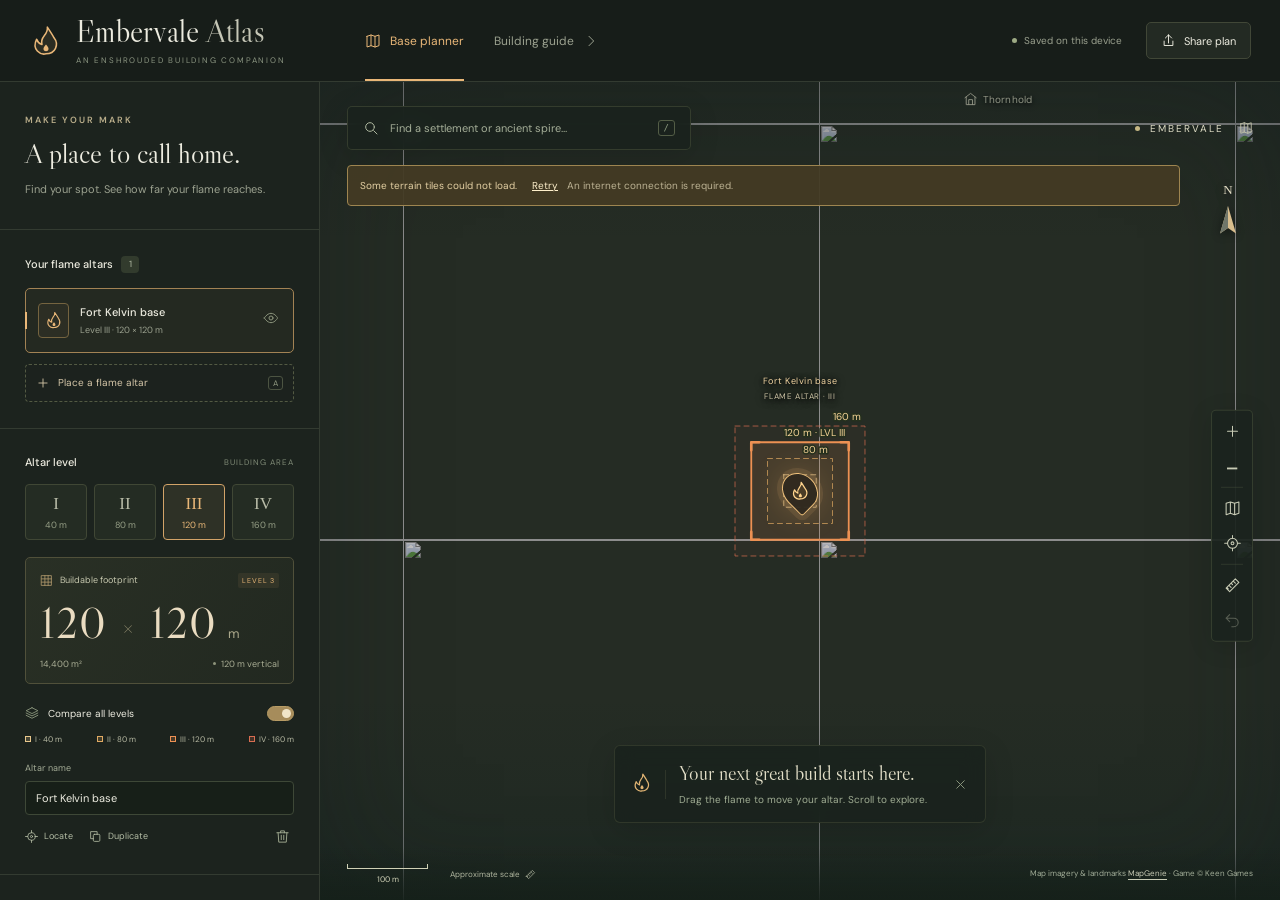
==== index.html @ 3a9f5f34 "Publish Embervale Atlas with GitHub Pages deployment" ====
<!doctype html>
<html lang="en">
<head>
  <meta charset="UTF-8">
  <meta name="viewport" content="width=device-width, initial-scale=1">
  <meta name="theme-color" content="#171c19">
  <meta name="description" content="Plan your Enshrouded base on the Embervale map. Place flame altars and compare building areas at every altar level.">
  <title>Embervale Atlas · Flame altar planner</title>
  <link rel="icon" href="data:image/svg+xml,%3Csvg xmlns='http://www.w3.org/2000/svg' viewBox='0 0 32 32'%3E%3Crect width='32' height='32' rx='8' fill='%23171c19'/%3E%3Cpath d='M18 3C20 13 9 11 11 20c-5-3-5-9-5-9C-1 28 30 35 26 16c-1-4-4-8-8-13Z' fill='%23efb66e'/%3E%3C/svg%3E">
  <link rel="stylesheet" href="styles.css">
  <script src="locations.js" defer></script>
  <script src="app.js" defer></script>
</head>
<body>
<svg class="icon-definitions" xmlns="http://www.w3.org/2000/svg" aria-hidden="true"><defs>
  <symbol id="i-flame" viewBox="0 0 24 24"><path d="M13 2c1 6-6 7-4 13-3-1-4-4-4-4-4 8 3 12 7 11 7 0 10-7 6-12-1-2-3-5-5-8Z"/><path d="M12 15c-3 3-2 5 0 5s3-2 0-5Z" fill="currentColor" stroke="none"/></symbol>
  <symbol id="i-map" viewBox="0 0 24 24"><path d="m3 5 6-2 6 2 6-2v16l-6 2-6-2-6 2V5Zm6-2v16m6-14v16"/></symbol>
  <symbol id="i-plus" viewBox="0 0 24 24"><path d="M12 5v14M5 12h14"/></symbol>
  <symbol id="i-search" viewBox="0 0 24 24"><circle cx="10.5" cy="10.5" r="6.5"/><path d="m16 16 5 5"/></symbol>
  <symbol id="i-target" viewBox="0 0 24 24"><circle cx="12" cy="12" r="7"/><circle cx="12" cy="12" r="2"/><path d="M12 1v4m0 14v4M1 12h4m14 0h4"/></symbol>
  <symbol id="i-share" viewBox="0 0 24 24"><path d="M12 16V3m-5 5 5-5 5 5M5 13v7h14v-7"/></symbol>
  <symbol id="i-chevron" viewBox="0 0 24 24"><path d="m9 5 7 7-7 7"/></symbol>
  <symbol id="i-check" viewBox="0 0 24 24"><path d="m5 12 4 4L19 6"/></symbol>
  <symbol id="i-grid" viewBox="0 0 24 24"><path d="M3 3h18v18H3ZM9 3v18m6-18v18M3 9h18M3 15h18"/></symbol>
  <symbol id="i-layers" viewBox="0 0 24 24"><path d="m12 3 10 5-10 5L2 8l10-5ZM2 12l10 5 10-5M2 16l10 5 10-5"/></symbol>
  <symbol id="i-trash" viewBox="0 0 24 24"><path d="M3 6h18M9 6V3h6v3M5 6l1 15h12l1-15M10 10v7m4-7v7"/></symbol>
  <symbol id="i-copy" viewBox="0 0 24 24"><rect x="8" y="8" width="12" height="13" rx="2"/><path d="M15 8V3H3v13h5"/></symbol>
  <symbol id="i-help" viewBox="0 0 24 24"><circle cx="12" cy="12" r="9"/><path d="M9 9a3 3 0 0 1 6 0c0 2-3 2-3 5m0 2v1"/></symbol>
  <symbol id="i-ruler" viewBox="0 0 24 24"><path d="m3 16 13-13 5 5L8 21l-5-5Zm10-10 3 3m-6 0 2 2m-5 1 3 3m-6 0 2 2"/></symbol>
  <symbol id="i-eye" viewBox="0 0 24 24"><path d="M2 12s4-7 10-7 10 7 10 7-4 7-10 7S2 12 2 12Z"/><circle cx="12" cy="12" r="3"/></symbol>
  <symbol id="i-close" viewBox="0 0 24 24"><path d="m6 6 12 12M6 18 18 6"/></symbol>
  <symbol id="i-pin" viewBox="0 0 24 24"><path d="M19 10c0 5-7 11-7 11S5 15 5 10a7 7 0 0 1 14 0Z"/><circle cx="12" cy="10" r="2"/></symbol>
  <symbol id="i-home" viewBox="0 0 24 24"><path d="m3 10 9-7 9 7M5 9v12h14V9M9 21v-8h6v8"/></symbol>
  <symbol id="i-undo" viewBox="0 0 24 24"><path d="m8 4-5 5 5 5M3 9h11a6 6 0 0 1 0 12h-3"/></symbol>
</defs></svg>

<header class="site-header">
  <a class="brand" href="./" aria-label="Embervale Atlas home"><span class="brand-mark"><svg><use href="#i-flame"/></svg></span><span><strong>Embervale<span class="brand-atlas"> Atlas</span></strong><small>AN ENSHROUDED BUILDING COMPANION</small></span></a>
  <nav aria-label="Main navigation"><button class="nav-active" id="planner-nav"><svg><use href="#i-map"/></svg>Base planner</button><button id="guide-button">Building guide<svg class="small-icon"><use href="#i-chevron"/></svg></button></nav>
  <div class="header-actions"><span class="save-state" id="save-state"><i></i>Saved on this device</span><button class="secondary share-button" id="share"><svg><use href="#i-share"/></svg><span>Share plan</span></button></div>
</header>

<main class="workspace">
  <aside class="sidebar" id="sidebar" aria-label="Base planning controls">
    <div class="sidebar-heading"><div class="eyebrow">MAKE YOUR MARK</div><h1>A place to call home.</h1><p>Find your spot. See how far your flame reaches.</p></div>
    <div class="plan-section">
      <div class="section-label"><h2>Your flame altars</h2><span id="altar-count" class="count">1</span></div>
      <div id="altar-list" class="altar-list"></div>
      <button id="add-altar" class="add-altar"><svg><use href="#i-plus"/></svg>Place a flame altar<span class="keycap">A</span></button>
    </div>
    <section class="editor" id="editor" aria-label="Selected altar settings">
      <div class="section-label"><h2>Altar level</h2><span class="subtle">BUILDING AREA</span></div>
      <div class="levels" role="group" aria-label="Altar level"><button data-level="1" aria-label="Level 1, 40 metres"><span>I</span><small>40 m</small></button><button data-level="2" aria-label="Level 2, 80 metres"><span>II</span><small>80 m</small></button><button data-level="3" aria-label="Level 3, 120 metres"><span>III</span><small>120 m</small></button><button data-level="4" aria-label="Level 4, 160 metres"><span>IV</span><small>160 m</small></button></div>
      <div class="area-card"><div class="area-card-top"><svg><use href="#i-grid"/></svg><span>Buildable footprint</span><span id="level-badge">LEVEL 3</span></div><div class="dimensions" id="dimensions">120 <span>×</span> 120 <small>m</small></div><div class="area-facts"><span id="area-value">14,400 m²</span><span><i></i><span id="height-value">120 m vertical</span></span></div></div>
      <label class="toggle-row"><span><svg><use href="#i-layers"/></svg>Compare all levels</span><input type="checkbox" id="compare" checked><span class="switch" aria-hidden="true"></span></label>
      <div class="compare-legend" id="compare-legend"><span><i style="--color:#e8c78c"></i>I · 40 m</span><span><i style="--color:#e0aa63"></i>II · 80 m</span><span><i style="--color:#ed9153"></i>III · 120 m</span><span><i style="--color:#d96d51"></i>IV · 160 m</span></div>
      <div class="selected-settings"><label for="altar-name">Altar name</label><input id="altar-name" maxlength="60" autocomplete="off"><div class="editor-actions"><button id="center-altar" class="text-button"><svg><use href="#i-target"/></svg>Locate</button><button id="duplicate-altar" class="text-button"><svg><use href="#i-copy"/></svg>Duplicate</button><button id="delete-altar" class="icon-button danger" aria-label="Delete selected altar" title="Delete altar"><svg><use href="#i-trash"/></svg></button></div></div>
    </section>
    <section class="map-options"><div class="section-label"><h2>Map layers</h2><svg><use href="#i-layers"/></svg></div><label class="toggle-row"><span><span class="layer-dot amber"></span>Flame boundaries</span><input id="boundaries" type="checkbox" checked><span class="switch" aria-hidden="true"></span></label><label class="toggle-row"><span><span class="layer-dot sage"></span>Landmarks</span><input id="landmarks" type="checkbox" checked><span class="switch" aria-hidden="true"></span></label><label class="toggle-row"><span><svg><use href="#i-grid"/></svg>Building grid · 10 m</span><input id="grid" type="checkbox"><span class="switch" aria-hidden="true"></span></label></section>
    <div class="sidebar-note"><svg><use href="#i-flame"/></svg><p>Grow your altar, grow your possibilities.<br><span>Altar upgrades control building space.</span></p></div>
    <div class="sidebar-footer"><button id="help-button" class="text-button"><svg><use href="#i-help"/></svg>How to use</button><span>UNOFFICIAL FAN TOOL</span></div>
  </aside>

  <section class="map-panel" aria-label="Interactive Embervale map">
    <div id="map" tabindex="0" role="application" aria-label="Embervale map. Drag to pan, scroll to zoom. Press A to place an altar, or plus and minus to zoom."><div id="tiles"></div><svg id="overlay" xmlns="http://www.w3.org/2000/svg" aria-hidden="true"></svg><div id="markers"></div></div>
    <div class="map-vignette"></div>
    <div class="map-topbar"><div class="search-wrap"><svg><use href="#i-search"/></svg><input id="search" type="search" placeholder="Find a settlement or ancient spire…" aria-label="Search map locations" autocomplete="off" aria-controls="search-results" aria-expanded="false"><kbd>/</kbd><div id="search-results" hidden></div></div><div class="region-chip"><span></span>EMBERVALE<svg><use href="#i-map"/></svg></div></div>
    <button class="mobile-panel-button secondary" id="mobile-panel" aria-expanded="false"><svg><use href="#i-flame"/></svg>Altars & levels<svg><use href="#i-chevron"/></svg></button>
    <div class="compass" aria-label="North"><span>N</span><svg viewBox="0 0 36 44"><path d="m18 5 9 31-9-6-9 6Z" fill="#d8bd8d"/><path d="m18 5 0 25-9 6Z" fill="#6f766a"/></svg></div>
    <div class="map-tools"><button id="zoom-in" aria-label="Zoom in" title="Zoom in (+)"><svg><use href="#i-plus"/></svg></button><button id="zoom-out" aria-label="Zoom out" title="Zoom out (-)"><span class="minus">−</span></button><span class="tool-separator"></span><button id="fit-map" aria-label="View whole map" title="View whole map"><svg><use href="#i-map"/></svg></button><button id="locate" aria-label="Center on selected altar" title="Center on altar"><svg><use href="#i-target"/></svg></button><span class="tool-separator"></span><button id="calibrate" aria-label="Calibrate map scale" title="Calibrate map scale"><svg><use href="#i-ruler"/></svg></button><button id="undo" aria-label="Undo last change" title="Undo (Ctrl+Z)" disabled><svg><use href="#i-undo"/></svg></button></div>
    <div class="map-instruction" id="map-instruction"><span class="instruction-icon"><svg><use href="#i-flame"/></svg></span><div><strong>Your next great build starts here.</strong><span>Drag the flame to move your altar. Scroll to explore.</span></div><button class="icon-button" id="dismiss-instruction" aria-label="Dismiss tip"><svg><use href="#i-close"/></svg></button></div>
    <div class="placement-banner" id="placement-banner" hidden><span id="placement-text">Click the map to place your altar</span><button id="cancel-placement">Cancel <kbd>esc</kbd></button></div>
    <div class="map-bottom"><div class="map-bottom-left"><div class="scale"><div id="scale-line"></div><span id="scale-label">100 m</span></div><button id="scale-status" class="scale-status">Approximate scale <svg><use href="#i-ruler"/></svg></button></div><div class="map-credit">Map imagery & landmarks <a href="https://mapgenie.io/enshrouded/maps/embervale" target="_blank" rel="noopener noreferrer">MapGenie</a> · Game © Keen Games</div></div>
    <div class="map-loading" id="map-loading"><span></span>Loading Embervale…</div>
    <div class="tile-error" id="tile-error" hidden>Some terrain tiles could not load. <button id="retry-tiles">Retry</button><span> An internet connection is required.</span></div>
  </section>
</main>

<div class="toast" id="toast" role="status" aria-live="polite"></div>
<dialog id="guide-dialog"><button class="dialog-close icon-button" data-close aria-label="Close guide"><svg><use href="#i-close"/></svg></button><span class="eyebrow">A LITTLE ROOM TO GROW</span><h2>Build around your flame.</h2><p>An altar protects a <strong>square footprint</strong> on this map. In the game, the building volume is a cube centred on your altar.</p><table><thead><tr><th>Altar level</th><th>Width × depth × height</th><th>Footprint</th></tr></thead><tbody><tr><td>I</td><td>40 × 40 × 40 m</td><td>1,600 m²</td></tr><tr><td>II</td><td>80 × 80 × 80 m</td><td>6,400 m²</td></tr><tr><td>III</td><td>120 × 120 × 120 m</td><td>14,400 m²</td></tr><tr><td>IV</td><td>160 × 160 × 160 m</td><td>25,600 m²</td></tr></tbody></table><p><strong>Upgrade Altar</strong> expands this space. <strong>Strengthen the Flame</strong> controls global progression and is a separate upgrade.</p><p class="muted">The initial map scale is an estimate. Use the ruler tool to mark two points with a known in-game distance before planning precise boundaries. Terrain height and placement restrictions are not shown.</p><a class="source-link" href="https://enshrouded.wiki.gg/wiki/Flame_Altar" target="_blank" rel="noopener noreferrer">Building dimensions · Official Enshrouded Wiki ↗</a><button class="primary full-width" data-close>Back to planning</button></dialog>
<dialog id="help-dialog"><button class="dialog-close icon-button" data-close aria-label="Close help"><svg><use href="#i-close"/></svg></button><span class="eyebrow">YOUR EMBERVALE, YOUR WAY</span><h2>Plan your next base.</h2><ul class="help-list"><li><svg><use href="#i-map"/></svg><div><strong>Explore the world</strong><p>Drag the map to pan. Scroll, pinch, or use + / − to zoom. Search for a settlement or ancient spire.</p></div></li><li><svg><use href="#i-flame"/></svg><div><strong>Place your flame</strong><p>Click “Place a flame altar” or press A, then choose a spot. Drag a flame to move it. Arrow keys move the selected altar by 1 metre, or 10 with Shift.</p></div></li><li><svg><use href="#i-layers"/></svg><div><strong>See room to grow</strong><p>Select an altar and change its level. Compare all levels shows the four footprints together. Each altar keeps its own level.</p></div></li><li><svg><use href="#i-share"/></svg><div><strong>Keep your plans</strong><p>Changes save in this browser. Share plan copies a link containing all your altars and your map scale.</p></div></li></ul><button class="primary full-width" data-close>Got it, let's build</button></dialog>
<dialog id="calibration-dialog"><button class="dialog-close icon-button" data-close aria-label="Close calibration"><svg><use href="#i-close"/></svg></button><span class="eyebrow">MEASURE TWICE, BUILD ONCE</span><h2>Calibrate your map.</h2><p id="calibration-summary">Enter the in-game distance between the two points you marked.</p><form id="calibration-form"><label for="known-distance">Known distance in metres</label><input id="known-distance" type="number" min="1" max="50000" step="any" value="100" required><p class="muted">Use a horizontal distance between landmarks, or the width of an existing building plot. All altar overlays will use this scale.</p><button class="primary full-width" type="submit">Apply map scale</button></form><button id="reset-scale" class="text-button full-width">Reset to approximate scale</button></dialog>
<dialog id="share-dialog"><button class="dialog-close icon-button" data-close aria-label="Close share dialog"><svg><use href="#i-close"/></svg></button><h2>Share your plan.</h2><p>Copy this link to open the same altars and map scale on another device.</p><input id="share-link" readonly aria-label="Plan link"><button class="primary full-width" id="copy-link">Copy link</button></dialog>
</body>
</html>
---- styles.css ----
@import url('https://fonts.googleapis.com/css2?family=DM+Sans:wght@400;450;500;550;600;650;700&family=Libre+Caslon+Display&display=swap');
:root{color-scheme:dark;--bg:#171d19;--panel:#1c231e;--surface:#242c25;--line:#333b31;--text:#edece0;--muted:#9ba18f;--amber:#e9b778;--amber-dim:#a17d50;--sage:#a5b49b;--font:'DM Sans',sans-serif}*{box-sizing:border-box}body{margin:0;background:var(--bg);color:var(--text);font-family:var(--font);font-size:13px}button,input{font:inherit}button,a,input{-webkit-tap-highlight-color:transparent}button{color:inherit;cursor:pointer;border:0;background:none}button{transition:background .16s,color .16s,border-color .16s}button:disabled{opacity:.35;cursor:default}button:focus-visible,a:focus-visible,input:focus-visible{outline:2px solid var(--amber);outline-offset:4px}input{color:var(--text)}svg{width:20px;height:20px;fill:none;stroke:currentColor;stroke-width:1.5;stroke-linecap:round;stroke-linejoin:round;flex-shrink:0}.icon-definitions{position:absolute;width:0;height:0;overflow:hidden}.small-icon{width:13px;height:13px}.site-header{height:82px;display:flex;align-items:center;border-bottom:1px solid var(--line);padding:0 29px;gap:36px;background:#171d19;position:relative;z-index:20}.brand{display:flex;align-items:center;gap:13px;color:var(--text);text-decoration:none;min-width:300px}.brand-mark{display:grid;place-items:center;width:34px;height:42px;color:var(--amber)}.brand-mark svg{width:32px;height:37px;stroke-width:1.15;fill:#e9b77819}.brand strong{font-family:'Libre Caslon Display',Georgia,serif;font-size:31px;font-weight:400;letter-spacing:.25px;line-height:1}.brand-atlas{color:#c5c6b6}.brand small{display:block;font-size:8px;letter-spacing:1.8px;color:#8b9581;margin-top:8px}.site-header nav{align-self:stretch;display:flex;gap:30px}.site-header nav button{display:flex;align-items:center;gap:9px;font-size:12px;color:var(--muted);position:relative;padding:0}.site-header nav .nav-active{color:var(--amber)}.nav-active:after{content:'';position:absolute;height:2px;background:var(--amber);bottom:0;left:0;right:0}.site-header nav svg{width:16px;height:16px}.header-actions{margin-left:auto;display:flex;align-items:center;gap:24px}.save-state{font-size:10px;color:var(--muted);white-space:nowrap;display:flex;align-items:center;gap:7px}.save-state i{width:5px;height:5px;background:#9daa84;border-radius:50%}.secondary{background:#232a23;border:1px solid #414737;border-radius:5px;padding:10px 14px;display:flex;align-items:center;justify-content:center;gap:8px;font-size:11px}.secondary:hover{background:#30372a;border-color:#74735a}.secondary svg{width:15px;height:15px}.workspace{height:calc(100dvh - 82px);min-height:530px;display:flex}.sidebar{width:320px;min-width:320px;background:var(--panel);border-right:1px solid var(--line);overflow-y:auto;scrollbar-width:thin;scrollbar-color:#48513e transparent;display:flex;flex-direction:column;z-index:12}.sidebar-heading{padding:28px 25px 25px;border-bottom:1px solid var(--line)}.eyebrow{font-size:9px;letter-spacing:2px;color:#b9ad8a;font-weight:600}.sidebar h1{font-family:'Libre Caslon Display',Georgia,serif;font-size:28px;font-weight:400;margin:10px 0}.sidebar-heading p{font-size:11px;color:var(--muted);line-height:1.7;margin:0}.plan-section{padding:24px 25px 23px;border-bottom:1px solid var(--line)}.section-label{display:flex;align-items:center;gap:8px;margin-bottom:15px}.section-label h2{font-size:11px;font-weight:500;margin:0}.section-label>.subtle{margin-left:auto;font-size:8px;letter-spacing:1px;color:#7f8a76}.section-label>svg{margin-left:auto;width:14px;height:14px;color:#7f8a76}.count{display:inline-grid;place-items:center;color:#b3bca5;background:#323b2d;border-radius:4px;min-width:18px;height:17px;font-size:9px}.altar-list{display:grid;gap:8px;max-height:208px;overflow:auto;scrollbar-width:thin}.altar-row{position:relative;display:flex;align-items:center;border:1px solid #3b4434;border-radius:5px;background:#222a22;min-height:65px;padding:11px 12px;gap:11px;cursor:pointer}.altar-row.selected{border-color:#a28254;background:#e9b77809}.altar-symbol{width:31px;height:35px;border:1px solid #756440;background:#d8a5620b;display:grid;place-items:center;border-radius:4px;color:var(--amber)}.altar-symbol svg{width:18px;height:22px}.altar-description{min-width:0;flex:1}.altar-description strong{display:block;font-size:11px;font-weight:500;overflow:hidden;text-overflow:ellipsis;white-space:nowrap;max-width:150px}.altar-description small{color:var(--muted);font-size:9px;display:block;margin-top:5px}.altar-row .visibility{color:#8d967e;padding:2px}.altar-row .visibility svg{width:16px;height:16px}.altar-row .visibility[aria-pressed=false]{opacity:.35}.selection-dot{position:absolute;left:-1px;top:23px;height:17px;width:2px;background:var(--amber)}.add-altar{display:flex;width:100%;align-items:center;gap:8px;border:1px dashed #535a43;border-radius:4px;padding:11px 10px;margin-top:11px;font-size:10px;color:#d6c7a9;background:#252d2308}.add-altar:hover{border-color:var(--amber);background:#e9b7780a}.add-altar svg{width:14px;height:14px}.keycap{font-size:8px;border:1px solid #4c5442;border-radius:3px;padding:1px 4px;color:#929b83;margin-left:auto}.editor{padding:23px 25px;border-bottom:1px solid var(--line)}.levels{display:flex;gap:7px;margin-bottom:17px}.levels button{flex:1;border:1px solid #404735;border-radius:4px;padding:9px 0 8px;display:flex;flex-direction:column;align-items:center;gap:5px;background:#242c23}.levels button span{font-family:Georgia,serif;font-size:17px;color:#b9bca8}.levels button small{font-size:9px;color:#969f86}.levels button.active{background:#e9b77817;border-color:#d2a368}.levels button.active span,.levels button.active small{color:var(--amber)}.levels button:hover{border-color:#bd9961}.area-card{padding:15px 14px 13px;background:linear-gradient(125deg,#353b2b88,#2e342555);border:1px solid #50503a;border-radius:5px}.area-card-top{display:flex;align-items:center;gap:7px;font-size:9px;color:#c6c7ae}.area-card-top svg{width:13px;height:13px;color:#b29a6d}.area-card-top>span:last-child{margin-left:auto;font-size:7px;letter-spacing:.8px;color:var(--amber);background:#d9aa6b15;padding:3px 4px;border-radius:2px;white-space:nowrap}.dimensions{font-family:'Libre Caslon Display',Georgia,serif;font-size:43px;line-height:1.3;letter-spacing:1px;margin:7px 0;color:#eadcc1}.dimensions>span{font-size:26px;color:#928d70;margin:0 4px}.dimensions small{font-family:var(--font);font-size:13px;letter-spacing:0;color:#aba88b}.area-facts{font-size:9px;color:#a9ad94;display:flex;justify-content:space-between;gap:9px}.area-facts>span:last-child{display:flex;align-items:center;gap:5px}.area-facts i{width:3px;height:3px;border-radius:50%;background:#8e957c}.toggle-row{position:relative;display:flex;align-items:center;min-height:35px;cursor:pointer;font-size:10px;gap:8px}.toggle-row>span:first-child{display:flex;align-items:center;gap:9px}.toggle-row svg{width:14px;height:14px;color:#8d987e}.toggle-row input{position:absolute;opacity:0;right:0;width:28px;height:20px;cursor:pointer}.switch{margin-left:auto;width:27px;height:15px;border-radius:20px;background:#404937;border:1px solid #525d43;position:relative;flex-shrink:0;pointer-events:none}.switch:after{content:'';position:absolute;background:#98a18b;border-radius:50%;width:9px;height:9px;left:2px;top:2px;transition:transform .15s}.toggle-row input:checked+.switch{background:#a68c5b;border-color:#b89c65}.toggle-row input:checked+.switch:after{transform:translateX(12px);background:#f1e5c9}.toggle-row input:focus-visible+.switch{outline:2px solid var(--amber);outline-offset:4px}.editor>.toggle-row{margin-top:12px}.compare-legend{display:flex;justify-content:space-between;gap:5px;margin:3px 0 0;font-size:8px;color:#b6b8a2}.compare-legend>span{display:flex;align-items:center;gap:4px}.compare-legend i{width:6px;height:6px;border:1px solid var(--color);background:color-mix(in srgb,var(--color) 20%,transparent)}.selected-settings{margin-top:18px}.selected-settings label,form label{display:block;font-size:9px;color:#a4ac96;margin-bottom:7px}.selected-settings input,dialog input{width:100%;background:#171f18;border:1px solid #3e4837;border-radius:4px;padding:9px 10px;font-size:11px}.editor-actions{display:flex;align-items:center;margin-top:10px;gap:16px}.text-button{padding:0;display:flex;gap:6px;align-items:center;font-size:9px;color:#b5bea6}.text-button:hover{color:var(--amber)}.text-button svg{width:13px;height:13px}.icon-button{padding:4px;color:#a1aa91;display:grid;place-items:center}.icon-button svg{width:15px;height:15px}.editor-actions>.danger{margin-left:auto}.danger:hover{color:#e58b76}.map-options{padding:23px 25px 18px}.map-options .section-label{margin-bottom:9px}.layer-dot{width:6px;height:6px;border-radius:50%;margin:0 4px}.amber{background:#dbac69}.sage{background:#97ad8c}.sidebar-note{margin:4px 25px 19px;padding:15px 0 0;border-top:1px solid #343d2e;display:flex;gap:9px}.sidebar-note>svg{width:14px;height:16px;color:#b69c6b;flex-shrink:0;margin-top:1px}.sidebar-note p{margin:0;font-size:9px;line-height:1.8;color:#babfa7}.sidebar-note p span{color:#7e8b73}.sidebar-footer{margin-top:auto;padding:16px 25px;border-top:1px solid var(--line);display:flex;justify-content:space-between;align-items:center}.sidebar-footer>span{font-size:6px;letter-spacing:1.1px;color:#76816b}.map-panel{flex:1;position:relative;overflow:hidden;min-width:0;background:#252c24}#map{position:absolute;inset:0;overflow:clip;touch-action:none;cursor:grab;outline:none}#map:focus-visible{box-shadow:inset 0 0 0 2px #e9b77888}#map.dragging{cursor:grabbing}#map.placing,#map.calibrating{cursor:crosshair}#tiles,#overlay,#markers{position:absolute;inset:0;width:100%;height:100%;pointer-events:none}#tiles{filter:saturate(.64) brightness(.73) contrast(1.1)}.map-tile{position:absolute;user-select:none;-webkit-user-drag:none}#overlay{overflow:visible}.altar-marker{position:absolute;transform:translate(-50%,-50%) rotate(-45deg);width:33px;height:39px;display:grid;place-items:center;border:1px solid #f0c17b;background:#302a1ff2;color:#ffd48d;border-radius:50% 50% 50% 3px;pointer-events:auto;box-shadow:0 3px 18px #0008;z-index:4;cursor:grab}.altar-marker svg{rotate:45deg;width:20px;height:23px;fill:#f4b65c20}.altar-marker.selected{box-shadow:0 0 0 5px #f2bd741a,0 0 30px #ffc26e44}.altar-label{position:absolute;transform:translate(-50%,-100%);text-align:center;font-size:9px;white-space:nowrap;color:#f1d4a2;letter-spacing:.5px;text-shadow:0 1px 4px #000,0 2px 8px #000;z-index:3;pointer-events:none}.altar-label small{display:block;color:#cdc4a5;font-size:8px;margin-top:4px;letter-spacing:.6px}.landmark{position:absolute;pointer-events:auto;transform:translate(-50%,-50%);display:flex;align-items:center;gap:5px;background:transparent;white-space:nowrap;color:#dddcc4;text-shadow:0 1px 4px #000,0 1px 8px #000;font-size:10px;letter-spacing:.2px;padding:8px;opacity:.85}.landmark:hover{color:#fff1cb;opacity:1}.landmark svg{width:15px;height:15px}.landmark.spire{color:#bfd1ca}.landmark.spire svg{width:17px;height:19px}.map-vignette{position:absolute;inset:0;pointer-events:none;box-shadow:inset 0 0 130px #111b1c50;background:linear-gradient(0deg,#12221f5c,transparent 25%,transparent 80%,#101b1b33)}.map-topbar{position:absolute;top:24px;left:27px;right:27px;display:flex;align-items:center;justify-content:space-between;gap:20px;pointer-events:none}.search-wrap{position:relative;display:flex;align-items:center;gap:11px;width:344px;padding:13px 15px;background:#1a231def;backdrop-filter:blur(12px);border:1px solid #535a4277;box-shadow:0 6px 30px #0002;border-radius:5px;pointer-events:auto}.search-wrap>svg{width:16px;height:16px;color:#adb69e}.search-wrap input{flex:1;min-width:0;border:0;background:none;padding:0;font-size:11px;outline:none}.search-wrap input::placeholder{color:#a5ae98}.search-wrap kbd{border:1px solid #535d46;padding:2px 5px;border-radius:3px;color:#8f9d81;font-size:9px}.region-chip{display:flex;align-items:center;gap:10px;color:#dfddc6;letter-spacing:2px;font-size:10px;white-space:nowrap;padding:9px 0}.region-chip>span{width:5px;height:5px;background:#c5b783;border-radius:50%}.region-chip svg{width:14px;height:14px;color:#c3c4aa;margin-left:5px}#search-results{position:absolute;left:0;right:0;top:calc(100% + 7px);border:1px solid #4a5540;border-radius:5px;background:#1b241dfc;max-height:320px;overflow:auto;box-shadow:0 10px 35px #0005;z-index:10}#search-results button{display:flex;align-items:center;gap:10px;width:100%;padding:12px 14px;text-align:left;font-size:11px}#search-results button:hover,#search-results button:focus{background:#34402e}#search-results svg{width:15px;height:15px;color:#b7b793}#search-results small{display:block;color:var(--muted);font-size:9px;margin-top:4px}#search-results .no-results{padding:15px;font-size:11px;color:var(--muted)}.compass{position:absolute;top:100px;right:36px;display:flex;flex-direction:column;align-items:center;pointer-events:none;filter:drop-shadow(0 2px 5px #0007)}.compass span{font-family:Georgia,serif;font-size:13px;color:#e2dcc4}.compass svg{width:32px;height:40px;stroke:none;margin-top:3px}.map-tools{position:absolute;right:27px;top:50%;transform:translateY(-35%);display:flex;flex-direction:column;background:#1b241eee;border:1px solid #535a4277;border-radius:5px;padding:3px;box-shadow:0 5px 25px #0002}.map-tools button{display:grid;place-items:center;width:34px;height:35px;color:#c8cbb5;border-radius:3px}.map-tools button:hover:not(:disabled),.map-tools button.active{background:#bf9b6433;color:#f0c17b}.map-tools svg{width:17px;height:17px}.minus{font-size:26px;font-weight:400;line-height:1}.tool-separator{height:1px;background:#4d554266;margin:3px 6px}.map-instruction{position:absolute;bottom:77px;left:50%;transform:translateX(-50%);background:#1a231de8;border:1px solid #6d715044;backdrop-filter:blur(10px);border-radius:6px;display:flex;align-items:center;gap:13px;padding:15px 13px 15px 17px;white-space:nowrap;box-shadow:0 8px 30px #0002}.instruction-icon{color:#e2b574;border-right:1px solid #575c4255;padding-right:13px}.instruction-icon svg{width:20px;height:25px}.map-instruction strong{display:block;font-family:'Libre Caslon Display',Georgia,serif;font-size:20px;font-weight:400;color:#e3dfc8;margin-bottom:5px}.map-instruction>div>span{font-size:10px;color:#a1ad94}.map-instruction .icon-button{margin-left:9px;color:#8e9a80}.map-bottom{position:absolute;bottom:0;left:0;right:0;min-height:52px;display:flex;align-items:center;justify-content:space-between;gap:15px;padding:10px 27px;background:linear-gradient(0deg,#152019dd,transparent);pointer-events:none}.map-bottom-left{display:flex;align-items:center;gap:16px}.scale{display:flex;flex-direction:column;align-items:center;gap:5px;min-width:45px}#scale-line{width:75px;height:5px;border:1px solid #d0d1b6;border-top:0}.scale>span{font-size:8px;color:#d0d1b6}.scale-status{display:flex;gap:5px;align-items:center;font-size:8px;color:#b1b79f;pointer-events:auto;white-space:nowrap}.scale-status svg{width:11px;height:11px}.map-credit{font-size:8px;color:#a2ad98;text-align:right;line-height:1.7;pointer-events:auto}.map-credit a{color:#c8cbb6;text-decoration:underline;text-underline-offset:3px}.mobile-panel-button{display:none}.placement-banner{position:absolute;left:50%;bottom:80px;transform:translateX(-50%);background:#302d20f5;border:1px solid #c0a269;border-radius:5px;padding:13px 16px;display:flex;align-items:center;gap:24px;font-size:12px;color:#ebd4a7;white-space:nowrap;box-shadow:0 5px 25px #0004}.placement-banner button{font-size:10px;border-left:1px solid #7c714d;padding-left:15px;color:#d5c6a4}.placement-banner kbd{font-size:8px;color:#b5a681;margin-left:4px}.toast{position:fixed;z-index:100;left:50%;bottom:27px;transform:translate(-50%,15px);background:#e1d4b7;color:#273022;border:1px solid #a59b80;border-radius:5px;padding:12px 21px;font-size:12px;opacity:0;pointer-events:none;transition:opacity .2s,transform .2s;box-shadow:0 7px 30px #0004;max-width:calc(100vw - 30px);text-align:center}.toast.visible{opacity:1;transform:translate(-50%,0)}.map-loading{position:absolute;left:50%;top:45%;transform:translate(-50%,-50%);display:flex;align-items:center;gap:10px;padding:13px 18px;background:#19241dee;border:1px solid #535b45;border-radius:5px;color:#d0d2b8;font-size:12px;pointer-events:none}.map-loading span{width:14px;height:14px;border:1px solid #8f9579;border-top-color:#efc785;border-radius:50%;animation:spin 1s linear infinite}@keyframes spin{to{transform:rotate(360deg)}}.tile-error{position:absolute;top:83px;left:27px;right:100px;background:#433b24f0;border:1px solid #9e8550;border-radius:4px;padding:12px;color:#e4d0a4;font-size:10px}.tile-error button{color:#fff0cc;text-decoration:underline;margin-left:6px}.tile-error span{color:#bdb394}[hidden]{display:none!important}dialog{width:min(520px,calc(100vw - 32px));border:1px solid #5b6149;border-radius:9px;background:#20291f;color:var(--text);padding:35px;box-shadow:0 30px 100px #0008;max-height:calc(100dvh - 40px);overflow:auto}dialog::backdrop{background:#0c150ed9;backdrop-filter:blur(5px)}.dialog-close{position:absolute;right:14px;top:14px}dialog h2{font-family:'Libre Caslon Display',Georgia,serif;font-size:35px;font-weight:400;margin:13px 0 18px}dialog p{font-size:12px;line-height:1.8;color:#c1c8b4}dialog p strong{color:#e6e3ce;font-weight:500}dialog table{border-collapse:collapse;width:100%;margin:24px 0;font-size:11px;text-align:left}dialog th{font-size:9px;font-weight:400;color:#a2ae92;padding:10px 6px;border-bottom:1px solid #576045}dialog td{border-bottom:1px solid #394630;padding:11px 6px;color:#d9d9c0}dialog td:first-child{color:var(--amber);font-family:Georgia,serif}dialog .muted{font-size:10px;color:#9ea98e}.source-link{font-size:10px;color:#d8b982;display:block;margin:15px 0 23px;text-decoration:none}.primary{padding:12px 16px;background:#cba36c;color:#22291e;border:1px solid #d8b57d;border-radius:4px;font-size:11px;font-weight:600}.primary:hover{background:#e0bc85}.full-width{width:100%;justify-content:center;margin-top:17px}.help-list{list-style:none;margin:0;padding:0;display:grid;gap:22px}.help-list li{display:flex;gap:15px}.help-list svg{color:#d7b57c;margin-top:1px;width:20px;height:20px}.help-list strong{font-size:12px;font-weight:500}.help-list p{margin:5px 0 0;font-size:11px;color:#aeb99f}.no-altars{font-size:11px;color:#9ca88e;line-height:1.8;padding:4px 0}.calibration-point{fill:#efd393;stroke:#2b3020;stroke-width:2}.boundary{vector-effect:non-scaling-stroke}.map-dimension{fill:#f5d397;font-size:10px;font-family:var(--font);paint-order:stroke;stroke:#25301e;stroke-width:3px;stroke-linejoin:round}.calibration-line{stroke:#f8d38b;stroke-width:2;stroke-dasharray:5 4}.grid-line{stroke:#efc17c;stroke-width:.6;opacity:.35}#reset-scale{margin-top:15px;padding:5px}.map-options input:focus-visible{outline:none}
@media(min-height:900px){.sidebar-heading{padding-top:32px;padding-bottom:30px}.plan-section,.editor{padding-top:26px;padding-bottom:26px}.map-options{padding-top:26px}.sidebar-note{margin-top:12px}}@media(max-width:1100px){.site-header{gap:20px;padding:0 22px}.brand{min-width:278px}.site-header nav{gap:20px}.save-state{display:none}.header-actions{gap:0}.map-topbar{left:20px;right:20px}.search-wrap{width:min(330px,70%)}.region-chip{font-size:8px;letter-spacing:1.5px}.map-bottom{padding-left:20px;padding-right:20px}.map-credit{max-width:210px}.map-bottom-left{gap:8px}.map-instruction{padding:13px;gap:9px}.map-instruction strong{font-size:18px}.map-instruction>div>span{font-size:9px}}@media(max-width:800px){.site-header{height:70px;padding:0 18px}.brand{min-width:0;gap:6px}.brand strong{font-size:27px}.brand small{font-size:6px;letter-spacing:1.4px}.brand-mark svg{width:26px;height:31px}.site-header nav{margin-left:auto}.site-header nav button{font-size:10px}.site-header nav button:first-child{display:none}.header-actions{margin-left:0}.share-button{padding:9px}.share-button span{display:none}.workspace{height:calc(100dvh - 70px);min-height:450px}.sidebar{width:285px;min-width:285px}.sidebar-heading,.plan-section,.editor,.map-options{padding-left:20px;padding-right:20px}.sidebar-heading h1{font-size:26px}.sidebar-note{margin-left:20px;margin-right:20px}.sidebar-footer{padding-left:20px;padding-right:20px}.region-chip{display:none}.search-wrap{width:100%}.map-topbar{right:74px;left:16px;top:18px}.map-instruction{white-space:normal;width:calc(100% - 36px);max-width:410px;bottom:90px}.map-instruction>div>span{line-height:1.6}.map-instruction strong{font-size:19px;line-height:1.1}.map-instruction .icon-button{margin-left:0}.map-tools{right:16px;top:47%}.compass{right:23px;top:22px}.compass svg{width:25px;height:32px}.compass span{font-size:10px}.map-bottom{padding:12px 16px;align-items:flex-end}.map-bottom-left{align-items:flex-start;flex-direction:column;gap:7px}.map-credit{max-width:160px;font-size:7px}.placement-banner{max-width:calc(100% - 25px);white-space:normal;width:max-content;gap:14px;font-size:11px}.placement-banner button{white-space:nowrap}.tile-error{left:16px;right:68px}}@media(max-width:600px){.site-header nav{display:none}.header-actions{margin-left:auto}.brand small{font-size:6px}.workspace{min-height:400px}.sidebar{position:absolute;left:0;top:70px;bottom:0;width:min(320px,calc(100vw - 56px));min-width:0;transform:translateX(-100%);transition:transform .2s;box-shadow:10px 0 50px #0005}.sidebar.open{transform:translateX(0)}.sidebar-heading{padding-top:22px;padding-bottom:20px}.mobile-panel-button{display:flex;position:absolute;top:78px;left:16px;z-index:13;box-shadow:0 3px 20px #0003;background:#202a21ed;backdrop-filter:blur(10px);padding:10px 12px}.sidebar.open~.map-panel .mobile-panel-button{left:auto;right:10px;top:18px;width:36px;height:36px;padding:7px;font-size:0;gap:0}.sidebar.open~.map-panel .mobile-panel-button svg{display:none}.sidebar.open~.map-panel .mobile-panel-button svg:last-child{display:block;rotate:180deg}.map-instruction{bottom:94px}.map-topbar{right:65px}.search-wrap{padding:12px 11px;gap:8px}.search-wrap input{font-size:10px}.search-wrap kbd{display:none}.map-tools{right:14px;top:45%}.map-instruction strong{font-size:20px}.map-instruction>div>span{font-size:9px}.map-credit{max-width:145px}.tile-error{top:128px}.placement-banner{bottom:90px}.map-bottom-left{gap:9px}dialog{padding:28px 22px}dialog h2{font-size:31px}dialog td{font-size:10px}.brand-atlas{color:#c5c6b6}}@media(prefers-reduced-motion:reduce){*,*::before,*::after{animation:none!important;transition:none!important}}
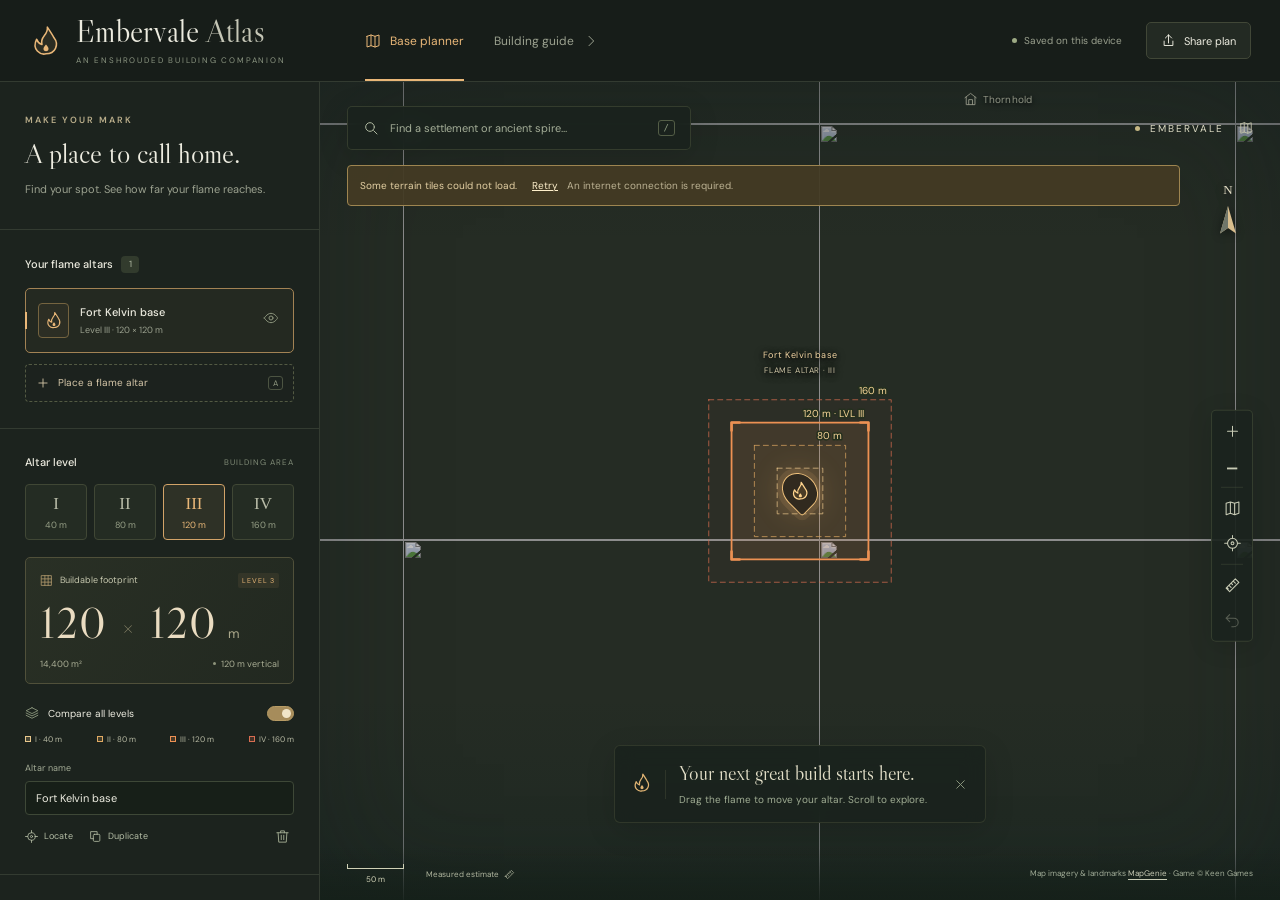
==== commit 56923257: "Correct map scale using four-direction altar measurements" ====
--- a/index.html
+++ b/index.html
@@ -70,16 +70,16 @@
     <div class="map-tools"><button id="zoom-in" aria-label="Zoom in" title="Zoom in (+)"><svg><use href="#i-plus"/></svg></button><button id="zoom-out" aria-label="Zoom out" title="Zoom out (-)"><span class="minus">−</span></button><span class="tool-separator"></span><button id="fit-map" aria-label="View whole map" title="View whole map"><svg><use href="#i-map"/></svg></button><button id="locate" aria-label="Center on selected altar" title="Center on altar"><svg><use href="#i-target"/></svg></button><span class="tool-separator"></span><button id="calibrate" aria-label="Calibrate map scale" title="Calibrate map scale"><svg><use href="#i-ruler"/></svg></button><button id="undo" aria-label="Undo last change" title="Undo (Ctrl+Z)" disabled><svg><use href="#i-undo"/></svg></button></div>
     <div class="map-instruction" id="map-instruction"><span class="instruction-icon"><svg><use href="#i-flame"/></svg></span><div><strong>Your next great build starts here.</strong><span>Drag the flame to move your altar. Scroll to explore.</span></div><button class="icon-button" id="dismiss-instruction" aria-label="Dismiss tip"><svg><use href="#i-close"/></svg></button></div>
     <div class="placement-banner" id="placement-banner" hidden><span id="placement-text">Click the map to place your altar</span><button id="cancel-placement">Cancel <kbd>esc</kbd></button></div>
-    <div class="map-bottom"><div class="map-bottom-left"><div class="scale"><div id="scale-line"></div><span id="scale-label">100 m</span></div><button id="scale-status" class="scale-status">Approximate scale <svg><use href="#i-ruler"/></svg></button></div><div class="map-credit">Map imagery & landmarks <a href="https://mapgenie.io/enshrouded/maps/embervale" target="_blank" rel="noopener noreferrer">MapGenie</a> · Game © Keen Games</div></div>
+    <div class="map-bottom"><div class="map-bottom-left"><div class="scale"><div id="scale-line"></div><span id="scale-label">100 m</span></div><button id="scale-status" class="scale-status">Measured estimate <svg><use href="#i-ruler"/></svg></button></div><div class="map-credit">Map imagery & landmarks <a href="https://mapgenie.io/enshrouded/maps/embervale" target="_blank" rel="noopener noreferrer">MapGenie</a> · Game © Keen Games</div></div>
     <div class="map-loading" id="map-loading"><span></span>Loading Embervale…</div>
     <div class="tile-error" id="tile-error" hidden>Some terrain tiles could not load. <button id="retry-tiles">Retry</button><span> An internet connection is required.</span></div>
   </section>
 </main>
 
 <div class="toast" id="toast" role="status" aria-live="polite"></div>
-<dialog id="guide-dialog"><button class="dialog-close icon-button" data-close aria-label="Close guide"><svg><use href="#i-close"/></svg></button><span class="eyebrow">A LITTLE ROOM TO GROW</span><h2>Build around your flame.</h2><p>An altar protects a <strong>square footprint</strong> on this map. In the game, the building volume is a cube centred on your altar.</p><table><thead><tr><th>Altar level</th><th>Width × depth × height</th><th>Footprint</th></tr></thead><tbody><tr><td>I</td><td>40 × 40 × 40 m</td><td>1,600 m²</td></tr><tr><td>II</td><td>80 × 80 × 80 m</td><td>6,400 m²</td></tr><tr><td>III</td><td>120 × 120 × 120 m</td><td>14,400 m²</td></tr><tr><td>IV</td><td>160 × 160 × 160 m</td><td>25,600 m²</td></tr></tbody></table><p><strong>Upgrade Altar</strong> expands this space. <strong>Strengthen the Flame</strong> controls global progression and is a separate upgrade.</p><p class="muted">The initial map scale is an estimate. Use the ruler tool to mark two points with a known in-game distance before planning precise boundaries. Terrain height and placement restrictions are not shown.</p><a class="source-link" href="https://enshrouded.wiki.gg/wiki/Flame_Altar" target="_blank" rel="noopener noreferrer">Building dimensions · Official Enshrouded Wiki ↗</a><button class="primary full-width" data-close>Back to planning</button></dialog>
+<dialog id="guide-dialog"><button class="dialog-close icon-button" data-close aria-label="Close guide"><svg><use href="#i-close"/></svg></button><span class="eyebrow">A LITTLE ROOM TO GROW</span><h2>Build around your flame.</h2><p>An altar protects a <strong>square footprint</strong> on this map. In the game, the building volume is a cube centred on your altar.</p><table><thead><tr><th>Altar level</th><th>Width × depth × height</th><th>Footprint</th></tr></thead><tbody><tr><td>I</td><td>40 × 40 × 40 m</td><td>1,600 m²</td></tr><tr><td>II</td><td>80 × 80 × 80 m</td><td>6,400 m²</td></tr><tr><td>III</td><td>120 × 120 × 120 m</td><td>14,400 m²</td></tr><tr><td>IV</td><td>160 × 160 × 160 m</td><td>25,600 m²</td></tr></tbody></table><p><strong>Upgrade Altar</strong> expands this space. <strong>Strengthen the Flame</strong> controls global progression and is a separate upgrade.</p><p class="muted">The default scale is an estimate measured against a level 1 altar in Low Meadows. Use the ruler tool for local calibration before planning precise boundaries. Terrain height and placement restrictions are not shown.</p><a class="source-link" href="https://enshrouded.wiki.gg/wiki/Flame_Altar" target="_blank" rel="noopener noreferrer">Building dimensions · Official Enshrouded Wiki ↗</a><button class="primary full-width" data-close>Back to planning</button></dialog>
 <dialog id="help-dialog"><button class="dialog-close icon-button" data-close aria-label="Close help"><svg><use href="#i-close"/></svg></button><span class="eyebrow">YOUR EMBERVALE, YOUR WAY</span><h2>Plan your next base.</h2><ul class="help-list"><li><svg><use href="#i-map"/></svg><div><strong>Explore the world</strong><p>Drag the map to pan. Scroll, pinch, or use + / − to zoom. Search for a settlement or ancient spire.</p></div></li><li><svg><use href="#i-flame"/></svg><div><strong>Place your flame</strong><p>Click “Place a flame altar” or press A, then choose a spot. Drag a flame to move it. Arrow keys move the selected altar by 1 metre, or 10 with Shift.</p></div></li><li><svg><use href="#i-layers"/></svg><div><strong>See room to grow</strong><p>Select an altar and change its level. Compare all levels shows the four footprints together. Each altar keeps its own level.</p></div></li><li><svg><use href="#i-share"/></svg><div><strong>Keep your plans</strong><p>Changes save in this browser. Share plan copies a link containing all your altars and your map scale.</p></div></li></ul><button class="primary full-width" data-close>Got it, let's build</button></dialog>
-<dialog id="calibration-dialog"><button class="dialog-close icon-button" data-close aria-label="Close calibration"><svg><use href="#i-close"/></svg></button><span class="eyebrow">MEASURE TWICE, BUILD ONCE</span><h2>Calibrate your map.</h2><p id="calibration-summary">Enter the in-game distance between the two points you marked.</p><form id="calibration-form"><label for="known-distance">Known distance in metres</label><input id="known-distance" type="number" min="1" max="50000" step="any" value="100" required><p class="muted">Use a horizontal distance between landmarks, or the width of an existing building plot. All altar overlays will use this scale.</p><button class="primary full-width" type="submit">Apply map scale</button></form><button id="reset-scale" class="text-button full-width">Reset to approximate scale</button></dialog>
+<dialog id="calibration-dialog"><button class="dialog-close icon-button" data-close aria-label="Close calibration"><svg><use href="#i-close"/></svg></button><span class="eyebrow">MEASURE TWICE, BUILD ONCE</span><h2>Calibrate your map.</h2><p id="calibration-summary">Enter the in-game distance between the two points you marked.</p><form id="calibration-form"><label for="known-distance">Known distance in metres</label><input id="known-distance" type="number" min="1" max="50000" step="any" value="100" required><p class="muted">Use a horizontal distance between landmarks, or the width of an existing building plot. All altar overlays will use this scale.</p><button class="primary full-width" type="submit">Apply map scale</button></form><button id="reset-scale" class="text-button full-width">Reset to measured estimate</button></dialog>
 <dialog id="share-dialog"><button class="dialog-close icon-button" data-close aria-label="Close share dialog"><svg><use href="#i-close"/></svg></button><h2>Share your plan.</h2><p>Copy this link to open the same altars and map scale on another device.</p><input id="share-link" readonly aria-label="Plan link"><button class="primary full-width" id="copy-link">Copy link</button></dialog>
 </body>
 </html>
